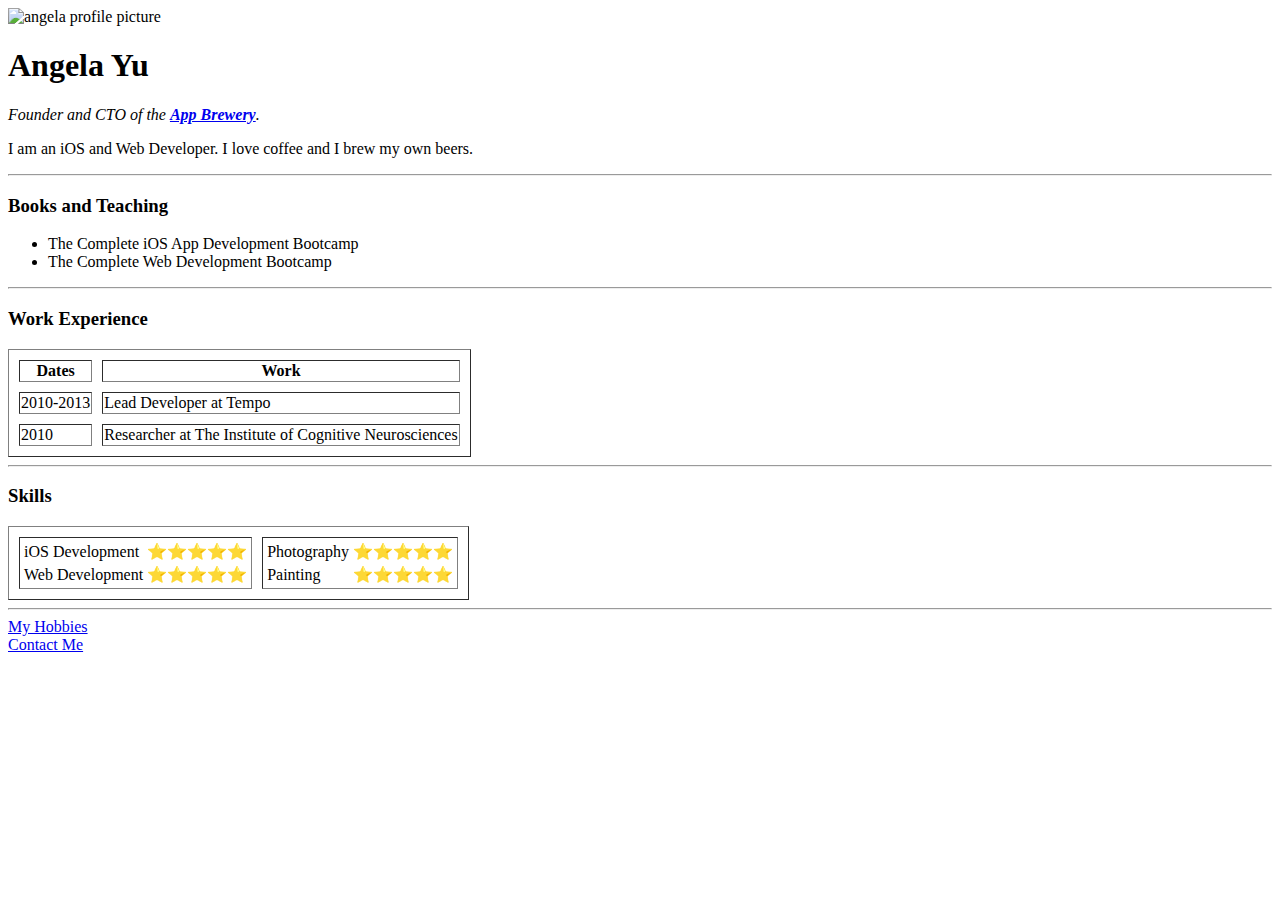
==== index.html @ 9986cf0f "Added html files for my website revision" ====
<!DOCTYPE html>
<html lang="en" dir="ltr">

<head>
  <meta charset="utf-8">
  <title> Angela's Personal Site</title>
</head>

<body>
  <img src="images/angela.jpg" alt="angela profile picture">
  <h1> Angela Yu</h1>
  <p><em>Founder and CTO of the <strong><a href="https://appbrewery.co">App Brewery</a></strong>.</em></p>
  <p> I am an iOS and Web Developer. I love coffee and I brew my own beers. </p>
  <hr>
  <h3>Books and Teaching</h3>
  <ul>
    <li>The Complete iOS App Development Bootcamp</li>
    <li>The Complete Web Development Bootcamp</li>
  </ul>
  <hr>
  <h3> Work Experience</h3>
  <table border="1" cellspacing="10">
    <thead>
      <tr>
        <th>Dates</th>
        <th>Work</th>
      </tr>
    </thead>
    <tbody>
      <tr>
        <td>2010-2013</td>
        <td>Lead Developer at Tempo</td>
      </tr>
      <tr>
        <td>2010</td>
        <td>Researcher at The Institute of Cognitive Neurosciences</td>
      </tr>
    </tbody>
  </table>
  <hr>
  <h3>Skills</h3>
  <table border="1" cellspacing="10">
    <tbody>
      <tr>
        <td>
          <table>
            <tr>
              <td>iOS Development</td>
              <td>⭐️⭐️⭐️⭐️⭐️</td>
            </tr>
            <tr>
              <td>Web Development</td>
              <td>⭐️⭐️⭐️⭐️⭐️</td>
            </tr>
          </table>
        </td>
        <td>
          <table>
            <tr>
              <td>Photography</td>
              <td>⭐️⭐️⭐️⭐️⭐️</td>
            </tr>
            <tr>
              <td>Painting</td>
              <td>⭐️⭐️⭐️⭐️⭐️</td>
            </tr>
          </table>
        </td>
      </tr>
    </tbody>
  </table>
  <hr>
  <a href="hobbies.html">My Hobbies</a><br>
  <a href="contact_me.html">Contact Me</a>
</body>

</html>
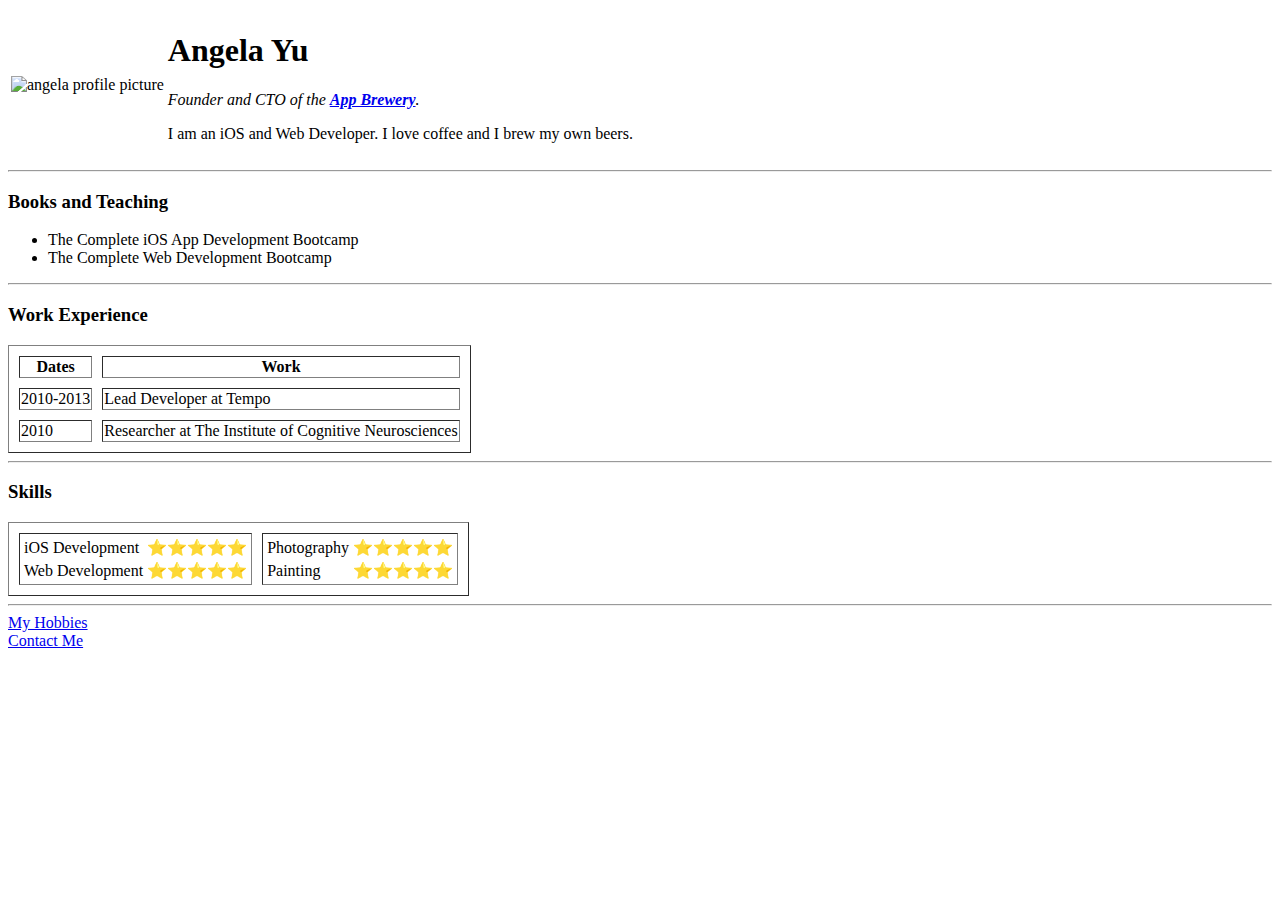
==== commit bce11346: "Add files via upload" ====
--- a/index.html
+++ b/index.html
@@ -7,10 +7,16 @@
 </head>
 
 <body>
-  <img src="images/angela.jpg" alt="angela profile picture">
-  <h1> Angela Yu</h1>
-  <p><em>Founder and CTO of the <strong><a href="https://appbrewery.co">App Brewery</a></strong>.</em></p>
-  <p> I am an iOS and Web Developer. I love coffee and I brew my own beers. </p>
+  <table>
+    <tr>
+      <td><img src="images/angela.jpg" alt="angela profile picture"></td>
+      <td>
+        <h1> Angela Yu</h1>
+        <p><em>Founder and CTO of the <strong><a href="https://appbrewery.co">App Brewery</a></strong>.</em></p>
+        <p> I am an iOS and Web Developer. I love coffee and I brew my own beers. </p>
+      </td>
+    </tr>
+  </table>
   <hr>
   <h3>Books and Teaching</h3>
   <ul>
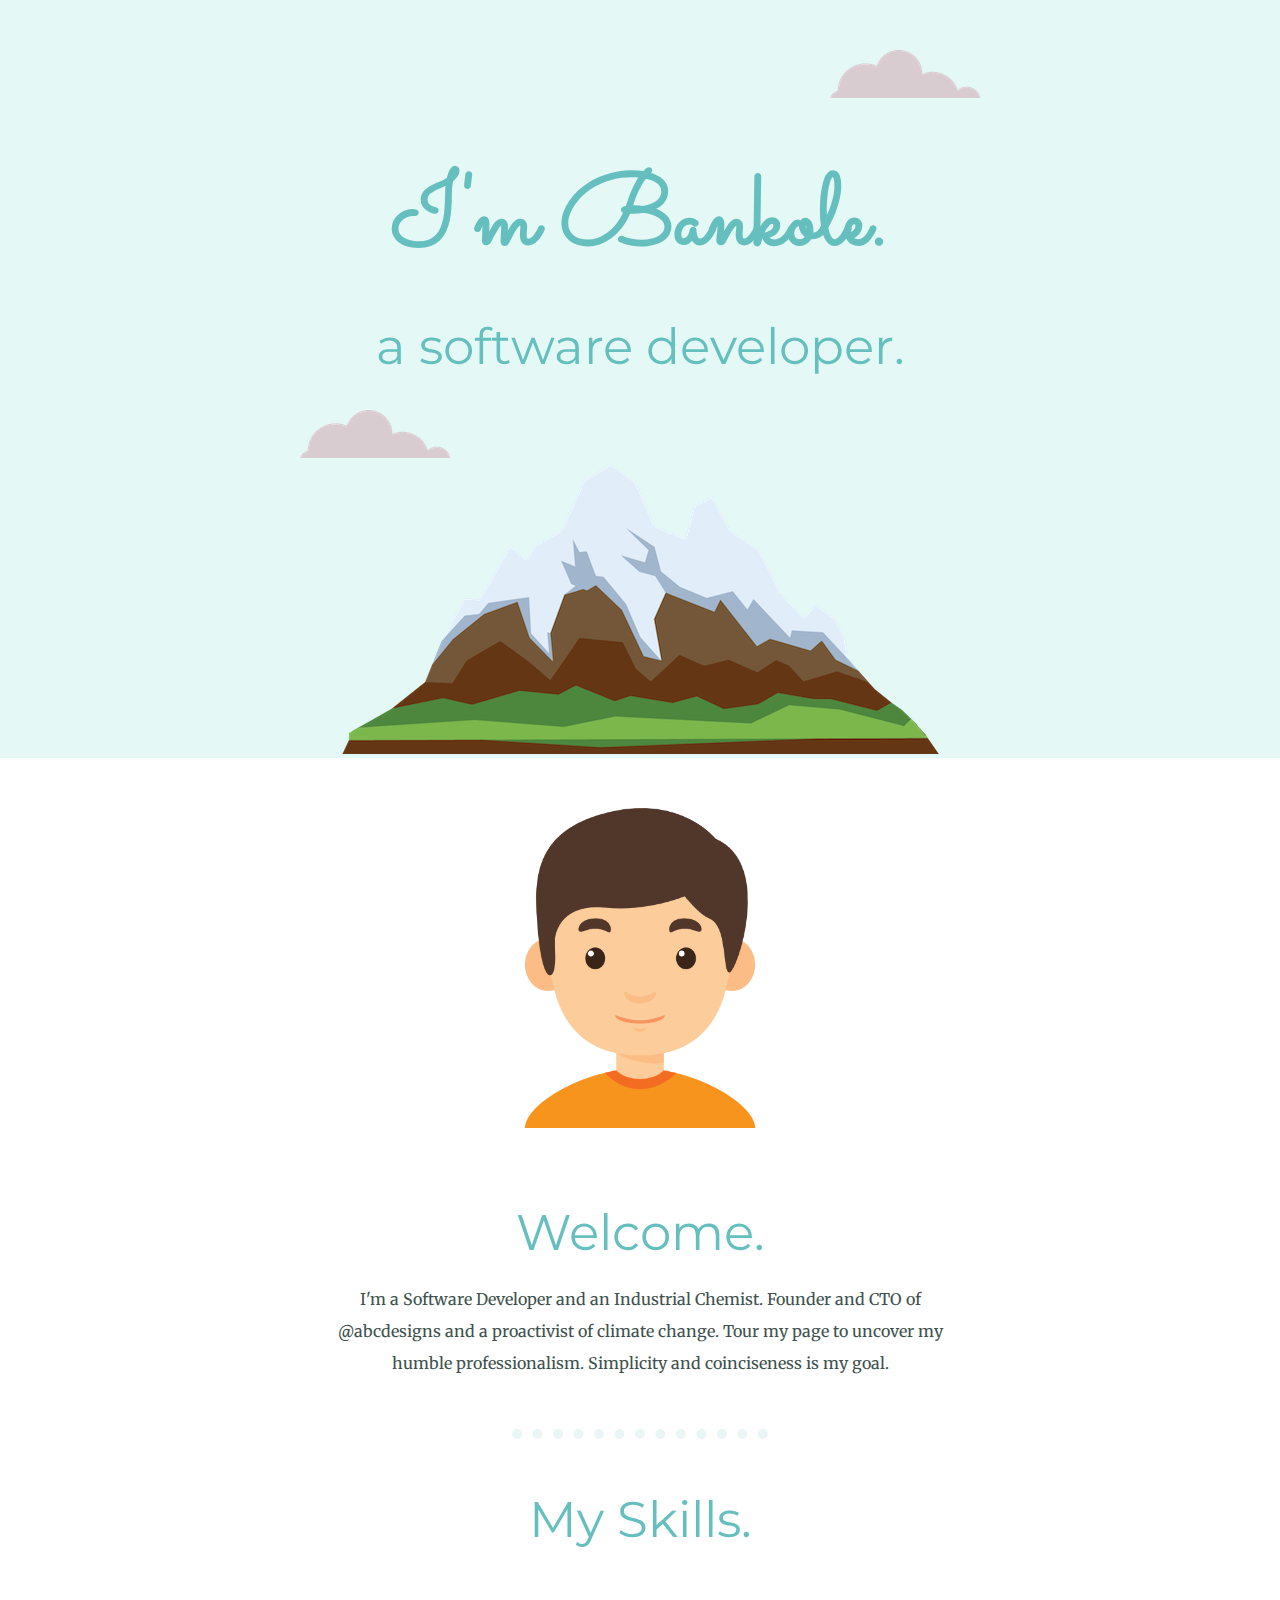
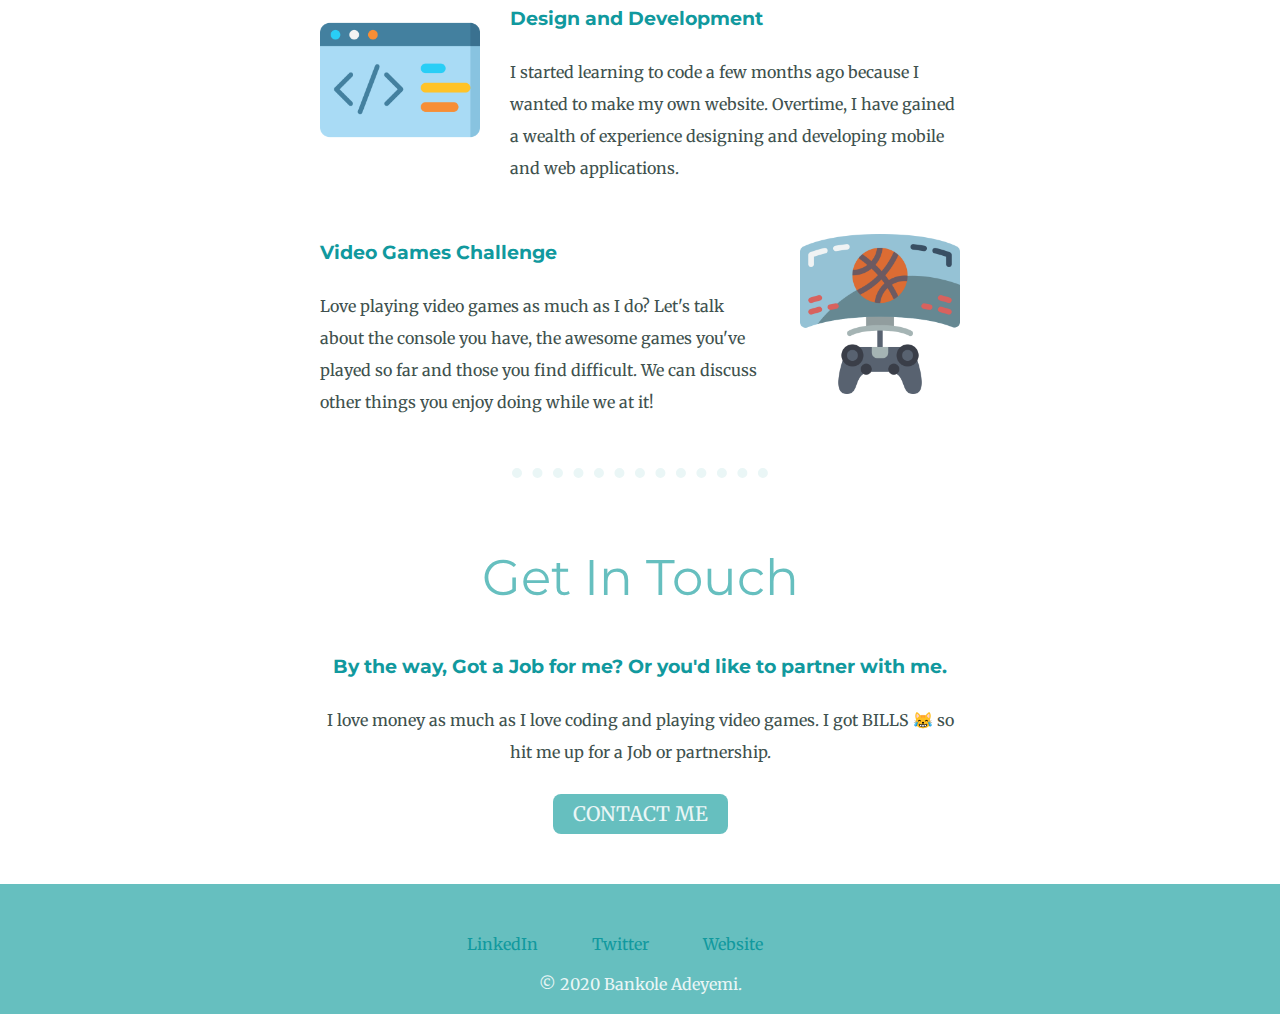
==== commit aa0d6031: "Add files via upload" ====
--- a/index.html
+++ b/index.html
@@ -1,83 +1,56 @@
 <!DOCTYPE html>
 <html lang="en" dir="ltr">
+  <head>
+    <meta charset="utf-8">
+    <title>Bankole Adeyemi - A Professional Web Developer </title>
+    <link rel="stylesheet" href="css/styles.css">
+    <link rel="icon" href="favicon.ico">
+    <link rel="preconnect" href="https://fonts.gstatic.com">
+    <link href="https://fonts.googleapis.com/css2?family=Merriweather:wght@300&family=Montserrat:wght@100&family=Sacramento&display=swap" rel="stylesheet">
+  </head>
+  <body>
+    <div class="top-container">
+    <img class="top-cloud" src="images/cloud.png" alt="cloud-img">
+      <h1>I'm Bankole.</h1>
+      <h2>a software developer.</h2>
+      <img class="bottom-cloud" src="images/cloud.png" alt="cloud-img">
+      <img claa="mountain" src="images/mountain.png" alt="mountain-img">
+    </div>
+    <div class="middle-container">
+      <div class="profile">
+        <img class="boy"src="images/boy.png" alt="boy-pic">
+        <h2>Welcome.</h2>
+        <p class="profile-description">I'm a Software Developer and an Industrial Chemist. Founder and CTO of @abcdesigns and a proactivist of climate change. Tour my page to uncover my humble professionalism. Simplicity and coinciseness is my goal.</p>
+      </div>
+      <hr>
+      <div class="skills">
+        <h2>My Skills.</h2>
+        <div class="skill-row">
+          <img class="code" src="images/code.png" alt="code-pic">
+          <h3>Design and Development</h3>
+          <p class="skill-row-description">I started learning to code a few months ago because I wanted to make my own website. Overtime, I have gained a wealth of experience designing and developing mobile and web applications.</p>
+        </div>
+        <div class="skill-row">
+          <img class="playing" src="images/playing.png" alt="console-pad">
+          <h3>Video Games Challenge </h3>
+          <p class="skill-row-description2">Love playing video games as much as I do? Let's talk about the console you have, the awesome games you've played so far and those you find difficult. We can discuss other things you enjoy doing while we at it!</p>
+        </div>
+      </div>
+      <hr>
+      <div class="contact-me">
+        <h2>Get In Touch</h2>
+        <h3>By the way, Got a Job for me? Or you'd like to partner with me.</h3>
+        <p>I love money as much as I love coding and playing video games. I got BILLS 😹 so hit me up for a Job or partnership.</p>
+        <a class="btn" href="mailto:adeyebankole@gmail.com">CONTACT ME</a>
+      </div>
+    </div>
 
-<head>
-  <meta charset="utf-8">
-  <title> Angela's Personal Site</title>
-</head>
 
-<body>
-  <table>
-    <tr>
-      <td><img src="images/angela.jpg" alt="angela profile picture"></td>
-      <td>
-        <h1> Angela Yu</h1>
-        <p><em>Founder and CTO of the <strong><a href="https://appbrewery.co">App Brewery</a></strong>.</em></p>
-        <p> I am an iOS and Web Developer. I love coffee and I brew my own beers. </p>
-      </td>
-    </tr>
-  </table>
-  <hr>
-  <h3>Books and Teaching</h3>
-  <ul>
-    <li>The Complete iOS App Development Bootcamp</li>
-    <li>The Complete Web Development Bootcamp</li>
-  </ul>
-  <hr>
-  <h3> Work Experience</h3>
-  <table border="1" cellspacing="10">
-    <thead>
-      <tr>
-        <th>Dates</th>
-        <th>Work</th>
-      </tr>
-    </thead>
-    <tbody>
-      <tr>
-        <td>2010-2013</td>
-        <td>Lead Developer at Tempo</td>
-      </tr>
-      <tr>
-        <td>2010</td>
-        <td>Researcher at The Institute of Cognitive Neurosciences</td>
-      </tr>
-    </tbody>
-  </table>
-  <hr>
-  <h3>Skills</h3>
-  <table border="1" cellspacing="10">
-    <tbody>
-      <tr>
-        <td>
-          <table>
-            <tr>
-              <td>iOS Development</td>
-              <td>⭐️⭐️⭐️⭐️⭐️</td>
-            </tr>
-            <tr>
-              <td>Web Development</td>
-              <td>⭐️⭐️⭐️⭐️⭐️</td>
-            </tr>
-          </table>
-        </td>
-        <td>
-          <table>
-            <tr>
-              <td>Photography</td>
-              <td>⭐️⭐️⭐️⭐️⭐️</td>
-            </tr>
-            <tr>
-              <td>Painting</td>
-              <td>⭐️⭐️⭐️⭐️⭐️</td>
-            </tr>
-          </table>
-        </td>
-      </tr>
-    </tbody>
-  </table>
-  <hr>
-  <a href="hobbies.html">My Hobbies</a><br>
-  <a href="contact_me.html">Contact Me</a>
-</body>
-
+    <div class="bottom-container">
+      <a class="footer-link" href="https://www.linkedin.com/">LinkedIn</a>
+      <a class="footer-link" href="https://twitter.com/">Twitter</a>
+      <a class="footer-link" href="https://www.appbrewery.co/">Website</a>
+      <p class="copyright">© 2020 Bankole Adeyemi.</p>
+    </div>
+  </body>
 </html>
--- a/css/styles.css
+++ b/css/styles.css
@@ -0,0 +1,131 @@
+
+a{
+  color:#11999E;
+  font-family: 'Montserrat' sans-serif;
+}
+body{
+  margin: 0;
+  text-align:center;
+  font-family: 'Merriweather', serif;
+  color:#40514E;
+}
+h1{
+  margin: 50px auto 0 auto;
+  font-family: 'Sacramento', cursive;
+  font-size: 6.25rem;
+  color: #66BFBF;
+}
+h2{
+  font-family: 'Montserrat', sans-serif;
+  font-size: 3.125rem;
+  color:#66BFBF;
+  font-weight: normal;
+  margin:20px auto 20px auto;
+}
+h3{
+  font-family: 'Montserrat', sans-serif;
+  color:#11999E;
+}
+.bottom-container {background-color: #66BFBF;
+padding: 50px 0 20px;
+}
+.top-container {
+  background-color: #e4f9f5;
+  padding-top:100px;
+  position:relative;
+}
+.top-cloud{
+position:absolute;
+top:50px;
+right:300px;
+
+}
+.bottom-cloud{
+  position:absolute;
+  left:300px;
+  bottom:300px;
+}
+.skill-row{width:50%;
+margin:50px auto 50px auto;
+text-align:left;
+line-height:2;
+}
+
+.playing {
+  width:25%;
+  float:right;
+  margin-left: 30px;
+}
+.code{
+  width:25%;
+  float:left;
+  margin-right: 30px;
+}
+.boy{
+  width:25%;
+  margin-top:50px;
+  margin-bottom:50px;
+}
+.profile-description{
+  line-height:2;
+  width:50%;
+  margin:0 auto;
+}
+.contact-me{
+  width:50%;
+  line-height:2;
+  margin:0 auto;
+}
+hr{border-color: #EAF6F6;
+border-style:dotted none none none;
+border-width: 10px;
+width:20%;
+margin-top:50px;
+margin-bottom: 50px;}
+
+.copyright{
+  margin:20px 0 0;
+  color:#EAF6F6;
+}
+.footer-link{
+  margin-right:50px;
+  color:#11999E;
+  text-decoration: none;
+}
+.footer-link:hover{
+  color:#EAF6F6;
+}
+
+.btn {
+   background: #66BFBF;
+   background-image: -webkit-linear-gradient(top, #66BFBF, #66BFBF);
+   background-image: -moz-linear-gradient(top, #66BFBF, #66BFBF);
+   background-image: -ms-linear-gradient(top, #66BFBF, #66BFBF);
+   background-image: -o-linear-gradient(top, #66BFBF, #66BFBF);
+   background-image: -webkit-gradient(to bottom, #66BFBF, #66BFBF);
+   -webkit-border-radius: 10px;
+   -moz-border-radius: 10px;
+   border-radius: 8px;
+   color: #EAF6F6;
+   font-size: 20px;
+   font-weight: normal;
+   padding: 0 20px;
+   text-decoration: none;
+   display: inline-block;
+   cursor: pointer;
+   text-align: center;
+   margin: 10px auto 50px;
+}
+
+.btn:hover {
+   background: #11999E;
+   background-image: -webkit-linear-gradient(top, #11999E, #11999E);
+   background-image: -moz-linear-gradient(top, #11999E, #11999E);
+   background-image: -ms-linear-gradient(top, #11999E, #11999E);
+   background-image: -o-linear-gradient(top, #11999E, #11999E);
+   background-image: -webkit-gradient(to bottom, #11999E, #11999E);
+   -webkit-border-radius: 20px;
+   -moz-border-radius: 20px;
+   border-radius: 10px;
+   text-decoration: none;
+}
